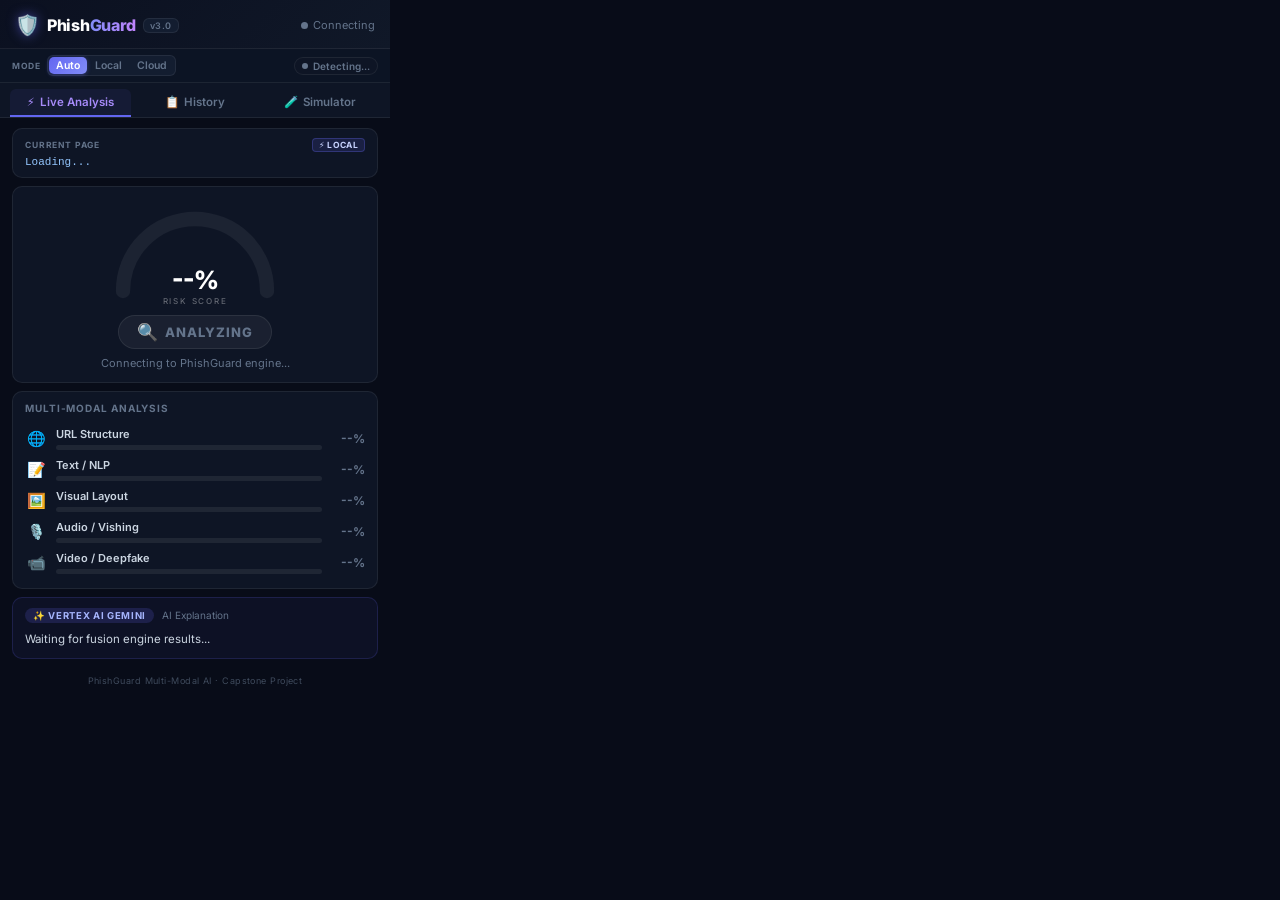
==== extension/popup.html @ 480aa75e "Initial commit: PhishGuard AI Dual-Mode Multi-Modal System" ====
<!DOCTYPE html>
<html lang="en">

<head>
  <meta charset="UTF-8">
  <meta name="viewport" content="width=device-width, initial-scale=1.0">
  <title>PhishGuard AI</title>
  <link rel="preconnect" href="https://fonts.googleapis.com">
  <link href="https://fonts.googleapis.com/css2?family=Inter:wght@400;500;600;700;800&display=swap" rel="stylesheet">
  <link rel="stylesheet" href="popup.css">
</head>

<body>
  <div class="app">

    <!-- ── HEADER ─────────────────────────────────── -->
    <header class="header">
      <div class="logo">
        <div class="logo-shield">🛡️</div>
        <div class="logo-text">Phish<span class="logo-accent">Guard</span></div>
        <div class="logo-version">v3.0</div>
      </div>
      <div class="server-status">
        <div class="status-dot" id="statusDot"></div>
        <span id="statusLabel">Connecting</span>
      </div>
    </header>

    <!-- ── DUAL-MODE SERVER BAR ────────────────────── -->
    <div class="backend-bar">
      <div class="backend-modes">
        <span class="backend-label">MODE</span>
        <div class="backend-pills">
          <button class="backend-pill active" id="modeBtnAuto" data-mode="auto" title="Auto: Local (Fast) with instant Cloud failover">Auto</button>
          <button class="backend-pill" id="modeBtnLocal" data-mode="local" title="Local: 127.0.0.1:5000 (Offline seminar demo)">Local</button>
          <button class="backend-pill" id="modeBtnCloud" data-mode="cloud" title="Cloud: Render AWS live deployment">Cloud</button>
        </div>
      </div>
      <div class="backend-badge" id="backendBadge" title="Active Backend Target">
        <span class="backend-dot" id="backendDot"></span>
        <span class="backend-text" id="backendText">Detecting...</span>
      </div>
    </div>

    <!-- ── TABS ───────────────────────────────────── -->
    <div class="tab-bar">
      <button class="tab-btn active" id="tabCurrent">
        <span>⚡</span> Live Analysis
      </button>
      <button class="tab-btn" id="tabHistory">
        <span>📋</span> History
      </button>
      <button class="tab-btn" id="tabSim">
        <span>🧪</span> Simulator
      </button>
    </div>

    <!-- ══════════════════════════════════════════════
       TAB 1: LIVE ANALYSIS
  ══════════════════════════════════════════════════ -->
    <div id="panelCurrent" class="panel active">

      <!-- URL Card -->
      <div class="url-card">
        <div class="url-card-header">
          <span class="url-card-label">CURRENT PAGE</span>
          <span class="url-backend-tag" id="activeBackendTag">⚡ Local</span>
        </div>
        <div class="url-card-value" id="targetUrl">Loading...</div>
      </div>

      <!-- Risk Gauge -->
      <div class="gauge-section">
        <div class="gauge-wrap">
          <svg viewBox="0 0 200 120" class="gauge-svg">
            <!-- Gradient defs -->
            <defs>
              <linearGradient id="gaugeGrad" x1="0%" y1="0%" x2="100%" y2="0%">
                <stop offset="0%" stop-color="#10B981" />
                <stop offset="50%" stop-color="#F59E0B" />
                <stop offset="100%" stop-color="#EF4444" />
              </linearGradient>
              <filter id="glow">
                <feGaussianBlur stdDeviation="3" result="coloredBlur" />
                <feMerge>
                  <feMergeNode in="coloredBlur" />
                  <feMergeNode in="SourceGraphic" />
                </feMerge>
              </filter>
            </defs>
            <!-- Track -->
            <path d="M 20 100 A 80 80 0 0 1 180 100" fill="none" stroke="rgba(255,255,255,0.06)" stroke-width="16"
              stroke-linecap="round" />
            <!-- Fill -->
            <path id="gaugeFill" d="M 20 100 A 80 80 0 0 1 180 100" fill="none" stroke="url(#gaugeGrad)"
              stroke-width="16" stroke-linecap="round" stroke-dasharray="251.3" stroke-dashoffset="251.3"
              filter="url(#glow)" style="transition: stroke-dashoffset 1.4s cubic-bezier(0.34,1.56,0.64,1)" />
            <!-- Score -->
            <text id="gaugeScore" x="100" y="98" text-anchor="middle" font-family="Inter,sans-serif" font-size="28"
              font-weight="800" fill="white">--%</text>
            <text x="100" y="114" text-anchor="middle" font-family="Inter,sans-serif" font-size="9" font-weight="500"
              fill="rgba(255,255,255,0.35)" letter-spacing="2">RISK SCORE</text>
          </svg>
        </div>

        <!-- Risk Level Badge -->
        <div class="risk-badge" id="riskBadge">
          <span class="risk-icon" id="riskIcon">🔍</span>
          <span class="risk-label" id="riskLabel">ANALYZING</span>
        </div>

        <!-- Action -->
        <div class="risk-action" id="riskAction">Connecting to PhishGuard engine...</div>
      </div>

      <!-- Model Info (ML vs Rule badge) -->
      <div class="model-info-row" id="modelInfoRow" style="display:none">
        <div class="model-badge" id="urlMethodBadge">URL: --</div>
        <div class="model-badge" id="textMethodBadge">Text: --</div>
        <div class="model-badge">Visual: Rule-based</div>
      </div>

      <!-- Modality Breakdown -->
      <div class="breakdown-card">
        <div class="card-title">Multi-Modal Analysis</div>

        <div class="modality-row">
          <div class="mod-icon">🌐</div>
          <div class="mod-body">
            <div class="mod-label">URL Structure</div>
            <div class="mod-bar-track">
              <div class="mod-bar" id="barUrl"></div>
            </div>
          </div>
          <div class="mod-pct" id="pctUrl">--%</div>
        </div>

        <div class="modality-row">
          <div class="mod-icon">📝</div>
          <div class="mod-body">
            <div class="mod-label">Text / NLP</div>
            <div class="mod-bar-track">
              <div class="mod-bar" id="barText"></div>
            </div>
          </div>
          <div class="mod-pct" id="pctText">--%</div>
        </div>

        <div class="modality-row">
          <div class="mod-icon">🖼️</div>
          <div class="mod-body">
            <div class="mod-label">Visual Layout</div>
            <div class="mod-bar-track">
              <div class="mod-bar" id="barImage"></div>
            </div>
          </div>
          <div class="mod-pct" id="pctImage">--%</div>
        </div>

        <div class="modality-row">
          <div class="mod-icon">🎙️</div>
          <div class="mod-body">
            <div class="mod-label">Audio / Vishing</div>
            <div class="mod-bar-track">
              <div class="mod-bar" id="barAudio"></div>
            </div>
          </div>
          <div class="mod-pct" id="pctAudio">--%</div>
        </div>

        <div class="modality-row">
          <div class="mod-icon">📹</div>
          <div class="mod-body">
            <div class="mod-label">Video / Deepfake</div>
            <div class="mod-bar-track">
              <div class="mod-bar" id="barVideo"></div>
            </div>
          </div>
          <div class="mod-pct" id="pctVideo">--%</div>
        </div>
      </div>

      <!-- Fusion Agreement -->
      <div class="fusion-row" id="fusionRow" style="display:none">
        <div class="fusion-label">Cross-Modal Correlation</div>
        <div class="fusion-value" id="fusionValue">--</div>
      </div>

      <!-- SHAP Visualization -->
      <div class="shap-card" id="shapCard" style="display:none">
        <div class="card-title">SHAP Feature Impact</div>
        <div class="shap-container" id="shapContainer"></div>
      </div>

      <!-- Red Flags -->
      <div class="flags-card" id="flagsCard" style="display:none">
        <div class="card-title">⚠️ Indicators Detected</div>
        <ul class="flags-list" id="flagsList"></ul>
      </div>

      <!-- Gemini -->
      <div class="gemini-card">
        <div class="gemini-header">
          <span class="gemini-chip">✨ Vertex AI Gemini</span>
          <span class="gemini-sub">AI Explanation</span>
        </div>
        <p class="gemini-text" id="geminiText">Waiting for fusion engine results...</p>
      </div>

    </div><!-- /panelCurrent -->

    <!-- ══════════════════════════════════════════════
       TAB 2: HISTORY
  ══════════════════════════════════════════════════ -->
    <div id="panelHistory" class="panel">
      <div class="history-header">
        <div class="card-title">Recent Analyses</div>
        <button class="clear-btn" id="clearBtn">Clear</button>
      </div>
      <div id="historyList" class="history-list">
        <div class="history-empty">No analyses yet. Browse some websites!</div>
      </div>
    </div>

    <!-- ══════════════════════════════════════════════
       TAB 3: SIMULATOR LAB
  ══════════════════════════════════════════════════ -->
    <div id="panelSim" class="panel">
      <div class="sim-header">
        <div class="card-title">🧪 Demo Sandbox</div>
        <p style="font-size: 11px; color: #94A3B8; margin-top: 5px;">Safely test PhishGuard models by pushing mock
          multi-modal signals directly to the Cloud API.</p>
      </div>

      <div class="sim-scenarios">
        <button class="sim-btn safe" id="btnSimSafe">
          <div class="sim-btn-icon">🟢</div>
          <div class="sim-btn-text">
            <div class="sim-btn-title">Safe Banking (ICICI.com)</div>
            <div class="sim-btn-desc">Legitimate URL, standard layout, no urgency.</div>
          </div>
        </button>

        <button class="sim-btn low" id="btnSimSpam">
          <div class="sim-btn-icon">🟡</div>
          <div class="sim-btn-text">
            <div class="sim-btn-title">General Spam Email Link</div>
            <div class="sim-btn-desc">Slightly suspicious keywords, unknown TLD.</div>
          </div>
        </button>

        <button class="sim-btn crit" id="btnSimCrit">
          <div class="sim-btn-icon">🔴</div>
          <div class="sim-btn-text">
            <div class="sim-btn-title">Critical Multi-Modal Attack</div>
            <div class="sim-btn-desc">Vishing script + forged PayPal domain + Deepfake.</div>
          </div>
        </button>
      </div>
    </div>

    <!-- ── FOOTER ─────────────────────────────────── -->
    <footer class="footer">
      PhishGuard Multi-Modal AI · Capstone Project
    </footer>

  </div><!-- /app -->
  <script src="popup.js"></script>
</body>

</html>
---- extension/popup.css ----
/* PhishGuard Extension — Premium Dark UI */
@import url('https://fonts.googleapis.com/css2?family=Inter:wght@400;500;600;700;800&display=swap');

/* ─── RESET & VARIABLES ─────────────────────────────── */
*, *::before, *::after { box-sizing: border-box; margin: 0; padding: 0; }

:root {
  --bg:        #080C18;
  --surface:   #0E1525;
  --surface2:  #131D30;
  --border:    rgba(255,255,255,0.07);
  --txt:       #EFF6FF;
  --sub:       #64748B;
  --accent:    #6366F1;
  --accent2:   #A78BFA;

  --safe:      #10B981;
  --safe-bg:   rgba(16,185,129,0.12);
  --low:       #06B6D4;
  --low-bg:    rgba(6,182,212,0.12);
  --med:       #F59E0B;
  --med-bg:    rgba(245,158,11,0.12);
  --high:      #F97316;
  --high-bg:   rgba(249,115,22,0.12);
  --crit:      #EF4444;
  --crit-bg:   rgba(239,68,68,0.14);

  --radius:    10px;
  --r-sm:      7px;
}

body {
  width: 390px;
  font-family: 'Inter', system-ui, sans-serif;
  background: var(--bg);
  color: var(--txt);
  font-size: 13px;
  -webkit-font-smoothing: antialiased;
}

/* ─── APP WRAPPER ───────────────────────────────────── */
.app {
  display: flex;
  flex-direction: column;
  gap: 0;
  padding-bottom: 8px;
}

/* ─── HEADER ────────────────────────────────────────── */
.header {
  display: flex;
  justify-content: space-between;
  align-items: center;
  padding: 13px 15px 11px;
  border-bottom: 1px solid var(--border);
  background: linear-gradient(135deg, #0B1020 0%, #101828 100%);
}

.logo {
  display: flex;
  align-items: center;
  gap: 7px;
}
.logo-shield { font-size: 20px; filter: drop-shadow(0 0 6px #6366f188); }
.logo-text {
  font-size: 16px;
  font-weight: 800;
  letter-spacing: -.3px;
  color: #fff;
}
.logo-accent {
  background: linear-gradient(90deg, #818CF8, #C084FC);
  -webkit-background-clip: text;
  -webkit-text-fill-color: transparent;
  background-clip: text;
}
.logo-version {
  font-size: 9px;
  font-weight: 600;
  color: var(--sub);
  background: var(--surface2);
  border: 1px solid var(--border);
  padding: 1px 6px;
  border-radius: 6px;
  letter-spacing: .05em;
}

.server-status {
  display: flex;
  align-items: center;
  gap: 5px;
  font-size: 11px;
  color: var(--sub);
}
.status-dot {
  width: 7px; height: 7px;
  border-radius: 50%;
  background: var(--sub);
  box-shadow: 0 0 0 0 var(--sub);
  transition: background .4s, box-shadow .4s;
}
.status-dot.online  { background: var(--safe);  box-shadow: 0 0 8px var(--safe); }
.status-dot.offline { background: var(--sub); }
.status-dot.busy    { background: var(--med);   box-shadow: 0 0 8px var(--med);
                      animation: pulse-dot 1.2s ease-in-out infinite; }

@keyframes pulse-dot {
  0%,100% { opacity: 1; }
  50%      { opacity: 0.45; }
}

/* ─── DUAL-MODE SERVER BAR ──────────────────────────── */
.backend-bar {
  display: flex;
  align-items: center;
  justify-content: space-between;
  padding: 6px 12px;
  background: rgba(15, 23, 42, 0.7);
  border-bottom: 1px solid var(--border);
  gap: 8px;
}
.backend-modes {
  display: flex;
  align-items: center;
  gap: 6px;
}
.backend-label {
  font-size: 8.5px;
  font-weight: 700;
  letter-spacing: .08em;
  color: var(--sub);
}
.backend-pills {
  display: flex;
  background: var(--surface2);
  border: 1px solid var(--border);
  border-radius: 6px;
  padding: 1px;
  gap: 1px;
}
.backend-pill {
  background: transparent;
  border: none;
  color: var(--sub);
  font-size: 10.5px;
  font-family: inherit;
  font-weight: 600;
  padding: 2px 7px;
  border-radius: 5px;
  cursor: pointer;
  transition: all .2s ease;
}
.backend-pill:hover {
  color: var(--txt);
}
.backend-pill.active {
  background: linear-gradient(135deg, #6366F1, #818CF8);
  color: #fff;
  box-shadow: 0 1px 4px rgba(99, 102, 241, 0.4);
}
.backend-badge {
  display: flex;
  align-items: center;
  gap: 5px;
  background: var(--surface);
  border: 1px solid var(--border);
  padding: 2px 7px;
  border-radius: 10px;
  font-size: 10px;
  font-weight: 600;
  color: var(--sub);
  max-width: 140px;
  overflow: hidden;
  text-overflow: ellipsis;
  white-space: nowrap;
}
.backend-dot {
  width: 6px;
  height: 6px;
  border-radius: 50%;
  background: var(--sub);
  flex-shrink: 0;
  transition: background .3s, box-shadow .3s;
}
.backend-dot.local   { background: var(--safe); box-shadow: 0 0 6px var(--safe); }
.backend-dot.cloud   { background: #38BDF8;    box-shadow: 0 0 6px #38BDF8; }
.backend-dot.offline { background: var(--crit); box-shadow: 0 0 6px var(--crit); }
.backend-dot.busy    { background: var(--med);  box-shadow: 0 0 6px var(--med); }

/* ─── TABS ──────────────────────────────────────────── */
.tab-bar {
  display: flex;
  background: var(--surface);
  border-bottom: 1px solid var(--border);
  padding: 6px 10px 0;
  gap: 4px;
}
.tab-btn {
  flex: 1;
  display: flex;
  align-items: center;
  justify-content: center;
  gap: 5px;
  padding: 6px 8px;
  background: none;
  border: none;
  border-bottom: 2px solid transparent;
  color: var(--sub);
  font-size: 11.5px;
  font-family: inherit;
  font-weight: 600;
  cursor: pointer;
  border-radius: 6px 6px 0 0;
  transition: color .2s, border-color .2s, background .2s;
}
.tab-btn:hover { color: var(--txt); background: rgba(255,255,255,0.04); }
.tab-btn.active {
  color: var(--accent2);
  border-bottom-color: var(--accent);
  background: rgba(99,102,241,0.08);
}

/* ─── PANELS ────────────────────────────────────────── */
.panel { display: none; flex-direction: column; gap: 8px; padding: 10px 12px; }
.panel.active { display: flex; }

/* ─── URL CARD ──────────────────────────────────────── */
.url-card {
  background: var(--surface);
  border: 1px solid var(--border);
  border-radius: var(--radius);
  padding: 9px 12px;
}
.url-card-header {
  display: flex;
  justify-content: space-between;
  align-items: center;
  margin-bottom: 4px;
}
.url-card-label {
  font-size: 8.5px;
  font-weight: 700;
  letter-spacing: .1em;
  color: var(--sub);
  text-transform: uppercase;
}
.url-backend-tag {
  font-size: 8.5px;
  font-weight: 700;
  padding: 1px 6px;
  border-radius: 4px;
  background: rgba(99,102,241,0.15);
  border: 1px solid rgba(99,102,241,0.3);
  color: #C7D2FE;
  letter-spacing: .04em;
  text-transform: uppercase;
}
.url-card-value {
  font-family: 'Courier New', monospace;
  font-size: 11px;
  color: #93C5FD;
  white-space: nowrap;
  overflow: hidden;
  text-overflow: ellipsis;
}

/* ─── GAUGE ─────────────────────────────────────────── */
.gauge-section {
  background: var(--surface);
  border: 1px solid var(--border);
  border-radius: var(--radius);
  padding: 14px 12px 10px;
  text-align: center;
}
.gauge-wrap { width: 180px; margin: 0 auto 6px; }
.gauge-svg  { width: 100%; height: auto; display: block; }

.risk-badge {
  display: inline-flex;
  align-items: center;
  gap: 7px;
  padding: 6px 18px;
  border-radius: 20px;
  background: rgba(255,255,255,0.05);
  border: 1px solid rgba(255,255,255,0.08);
  margin-bottom: 7px;
  transition: background .4s, border-color .4s;
}
.risk-icon  { font-size: 17px; }
.risk-label {
  font-size: 13px;
  font-weight: 800;
  letter-spacing: .08em;
  color: var(--sub);
  transition: color .4s;
}
.risk-action {
  font-size: 11px;
  color: var(--sub);
  line-height: 1.45;
  min-height: 15px;
  padding: 0 4px;
}

/* ─── MODEL INFO ROW ────────────────────────────────── */
.model-info-row {
  display: flex;
  gap: 5px;
  flex-wrap: wrap;
}
.model-badge {
  font-size: 9.5px;
  font-weight: 600;
  padding: 2px 8px;
  border-radius: 8px;
  background: rgba(99,102,241,0.12);
  border: 1px solid rgba(99,102,241,0.2);
  color: #818CF8;
  letter-spacing: .03em;
}

/* ─── BREAKDOWN CARD ────────────────────────────────── */
.breakdown-card,
.flags-card,
.gemini-card {
  background: var(--surface);
  border: 1px solid var(--border);
  border-radius: var(--radius);
  padding: 10px 12px;
}

.card-title {
  font-size: 10px;
  font-weight: 700;
  text-transform: uppercase;
  letter-spacing: .09em;
  color: var(--sub);
  margin-bottom: 9px;
}

.modality-row {
  display: flex;
  align-items: center;
  gap: 9px;
  padding: 4px 0;
}
.mod-icon { font-size: 15px; flex-shrink: 0; width: 22px; text-align: center; }
.mod-body { flex: 1; min-width: 0; }
.mod-label {
  font-size: 11px;
  font-weight: 600;
  margin-bottom: 4px;
  color: #CBD5E1;
}
.mod-bar-track {
  height: 5px;
  background: rgba(255,255,255,0.07);
  border-radius: 4px;
  overflow: hidden;
}
.mod-bar {
  height: 100%;
  width: 0%;
  border-radius: 4px;
  background: var(--safe);
  transition: width 1.1s cubic-bezier(0.34,1.2,0.64,1), background .4s;
}
.mod-pct {
  font-size: 12px;
  font-weight: 700;
  min-width: 34px;
  text-align: right;
  color: var(--sub);
  transition: color .4s;
}

/* ─── FUSION ROW ────────────────────────────────────── */
.fusion-row {
  display: flex;
  justify-content: space-between;
  align-items: center;
  background: rgba(99,102,241,0.07);
  border: 1px solid rgba(99,102,241,0.15);
  border-radius: var(--r-sm);
  padding: 7px 12px;
}
.fusion-label {
  font-size: 10px;
  color: var(--sub);
  letter-spacing: .03em;
}
.fusion-value {
  font-size: 12px;
  font-weight: 700;
  color: var(--accent2);
}

/* ─── FLAGS CARD ────────────────────────────────────── */
.flags-list {
  list-style: none;
  display: flex;
  flex-direction: column;
  gap: 5px;
}
.flags-list li {
  font-size: 11px;
  color: #FCA5A5;
  padding-left: 14px;
  position: relative;
  line-height: 1.4;
}
.flags-list li::before {
  content: '›';
  position: absolute;
  left: 0;
  color: var(--crit);
  font-weight: 700;
  font-size: 14px;
  line-height: 1;
}

/* ─── GEMINI CARD ───────────────────────────────────── */
.gemini-card {
  border-color: rgba(99,102,241,0.18);
  background: rgba(99,102,241,0.06);
}
.gemini-header {
  display: flex;
  align-items: center;
  gap: 8px;
  margin-bottom: 7px;
}
.gemini-chip {
  font-size: 9.5px;
  font-weight: 700;
  letter-spacing: .07em;
  text-transform: uppercase;
  color: #A5B4FC;
  background: rgba(99,102,241,0.18);
  padding: 2px 8px;
  border-radius: 8px;
}
.gemini-sub {
  font-size: 10px;
  color: var(--sub);
}
.gemini-text {
  font-size: 11.5px;
  color: #CBD5E1;
  line-height: 1.6;
}

/* ─── HISTORY PANEL ─────────────────────────────────── */
.history-header {
  display: flex;
  justify-content: space-between;
  align-items: center;
}
.clear-btn {
  font-size: 10px;
  font-family: inherit;
  font-weight: 600;
  color: var(--sub);
  background: var(--surface2);
  border: 1px solid var(--border);
  padding: 3px 10px;
  border-radius: 6px;
  cursor: pointer;
  transition: color .2s, border-color .2s;
}
.clear-btn:hover { color: var(--crit); border-color: var(--crit); }

.history-list { display: flex; flex-direction: column; gap: 6px; }
.history-empty {
  font-size: 11px;
  color: var(--sub);
  text-align: center;
  padding: 20px 0;
}

.history-item {
  background: var(--surface);
  border: 1px solid var(--border);
  border-radius: var(--r-sm);
  padding: 8px 11px;
  display: flex;
  align-items: center;
  gap: 9px;
  cursor: default;
  transition: border-color .2s;
}
.history-item:hover { border-color: rgba(255,255,255,0.14); }

.hist-dot {
  width: 8px; height: 8px;
  border-radius: 50%;
  flex-shrink: 0;
}
.hist-body { flex: 1; min-width: 0; }
.hist-url {
  font-size: 11px;
  color: #93C5FD;
  white-space: nowrap;
  overflow: hidden;
  text-overflow: ellipsis;
  font-family: monospace;
}
.hist-time { font-size: 9.5px; color: var(--sub); margin-top: 2px; }
.hist-score {
  font-size: 12px;
  font-weight: 700;
  flex-shrink: 0;
}

/* ─── FOOTER ────────────────────────────────────────── */
.footer {
  text-align: center;
  font-size: 9px;
  color: rgba(100,116,139,0.6);
  padding: 6px 0 2px;
  letter-spacing: .05em;
}

/* ─── LOADING SKELETON ──────────────────────────────── */
.skeleton {
  background: linear-gradient(90deg, var(--surface) 25%, var(--surface2) 50%, var(--surface) 75%);
  background-size: 200% 100%;
  animation: shimmer 1.5s infinite;
  border-radius: 6px;
}
@keyframes shimmer {
  0%   { background-position:  200% 0; }
  100% { background-position: -200% 0; }
}

/* ─── SCROLLBAR ─────────────────────────────────────── */
::-webkit-scrollbar { width: 4px; }
::-webkit-scrollbar-track { background: transparent; }
::-webkit-scrollbar-thumb { background: var(--surface2); border-radius: 4px; }
::-webkit-scrollbar-thumb:hover { background: #334155; }

/* --- SHAP CARD --------------------------------------- */
.shap-card {
  background: var(--surface);
  border: 1px solid var(--border);
  border-radius: var(--radius);
  padding: 10px 12px 14px;
}
.shap-container {
  display: flex;
  flex-direction: column;
  gap: 8px;
  position: relative;
  padding-top: 4px;
}
.shap-container::before {
  content: "";
  position: absolute;
  top: 0; bottom: 0; left: 50%;
  width: 1px;
  background: rgba(255,255,255,0.1);
  z-index: 0;
}
.shap-row {
  display: flex;
  position: relative;
  height: 14px;
  align-items: center;
  z-index: 1;
}
.shap-label {
  position: absolute;
  font-size: 9px;
  font-weight: 600;
  color: #94A3B8;
  white-space: nowrap;
  top: -12px;
  max-width: 110px;
  overflow: hidden;
  text-overflow: ellipsis;
}
.shap-label.left { right: 54%; text-align: right; }
.shap-label.right { left: 54%; text-align: left; }
.shap-bar {
  height: 6px;
  position: absolute;
  border-radius: 3px;
  transition: width 0.8s ease-out;
}
.shap-bar.positive {
  background: var(--crit);
  left: 50%;
  box-shadow: 0 0 6px rgba(239,68,68,0.4);
}
.shap-bar.negative {
  background: var(--safe);
  right: 50%;
  box-shadow: 0 0 6px rgba(16,185,129,0.4);
}


/* --- SIMULATOR LAB ----------------------------------- */
.sim-header { margin-bottom: 12px; }
.sim-scenarios { display: flex; flex-direction: column; gap: 8px; }
.sim-btn {
  display: flex;
  align-items: center;
  background: var(--surface);
  border: 1px solid var(--border);
  border-radius: var(--radius);
  padding: 10px 12px;
  cursor: pointer;
  text-align: left;
  transition: transform 0.1s, border-color 0.2s;
}
.sim-btn:hover { border-color: rgba(255,255,255,0.2); transform: translateY(-1px); }
.sim-btn:active { transform: translateY(1px); }
.sim-btn-icon { font-size: 20px; margin-right: 12px; }
.sim-btn-title { color: var(--text); font-weight: 600; font-size: 13px; }
.sim-btn-desc { color: #94A3B8; font-size: 10px; margin-top: 2px; }
.sim-btn.safe:hover { border-color: var(--safe); box-shadow: 0 0 8px rgba(16,185,129,0.2); }
.sim-btn.low:hover { border-color: var(--medium); box-shadow: 0 0 8px rgba(245,158,11,0.2); }
.sim-btn.crit:hover { border-color: var(--crit); box-shadow: 0 0 8px rgba(239,68,68,0.2); }
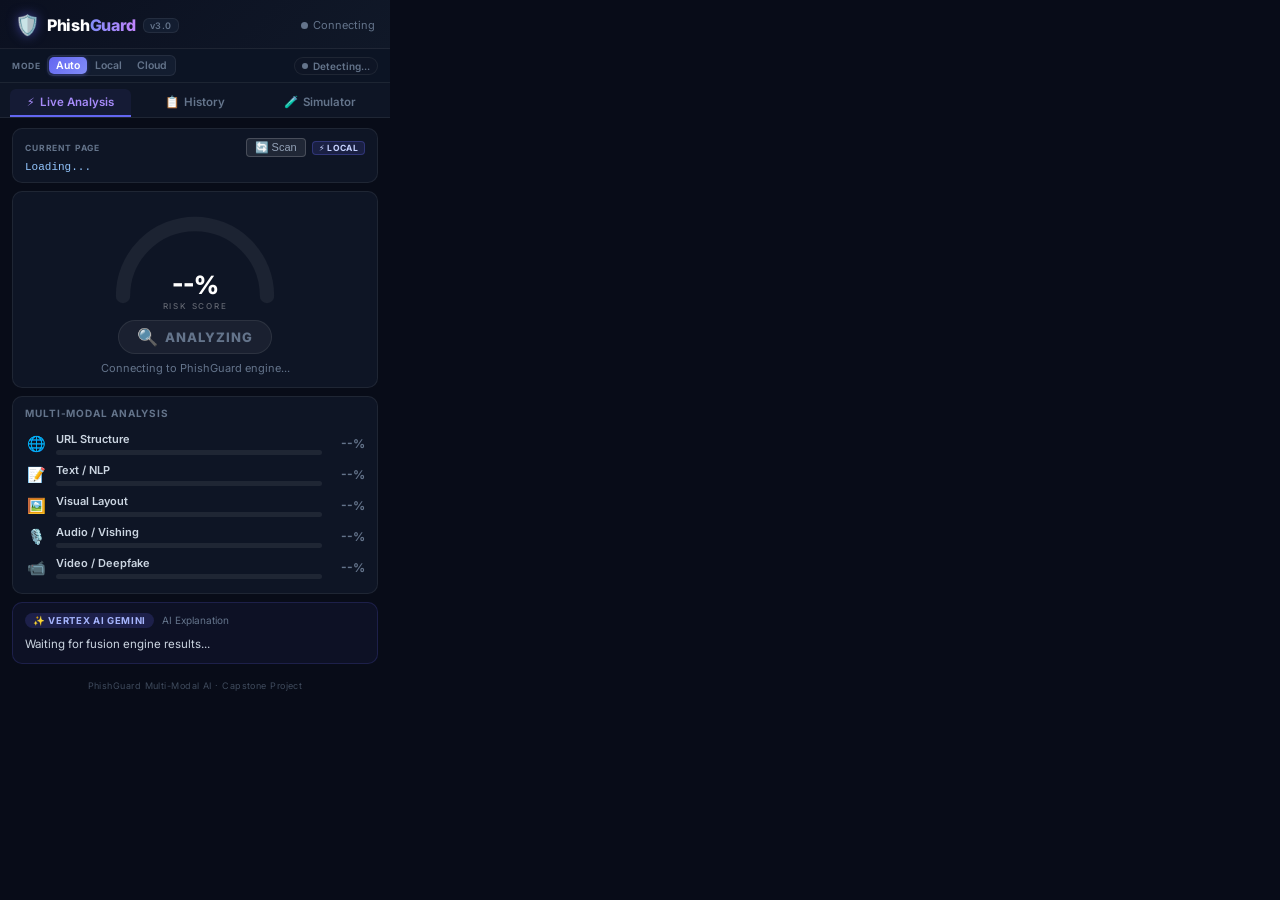
==== commit f514cd8f: "Fix demo pages detection: auto-scan active tab, file URL permission handling, and storage update lis" ====
--- a/extension/popup.html
+++ b/extension/popup.html
@@ -64,7 +64,10 @@
       <div class="url-card">
         <div class="url-card-header">
           <span class="url-card-label">CURRENT PAGE</span>
-          <span class="url-backend-tag" id="activeBackendTag">⚡ Local</span>
+          <div style="display:flex;gap:6px;align-items:center;">
+            <button id="btnRescan" style="background:rgba(255,255,255,0.08);border:1px solid rgba(255,255,255,0.18);color:#94a3b8;border-radius:4px;padding:2px 8px;font-size:11px;cursor:pointer;" title="Re-scan current tab">🔄 Scan</button>
+            <span class="url-backend-tag" id="activeBackendTag">⚡ Local</span>
+          </div>
         </div>
         <div class="url-card-value" id="targetUrl">Loading...</div>
       </div>
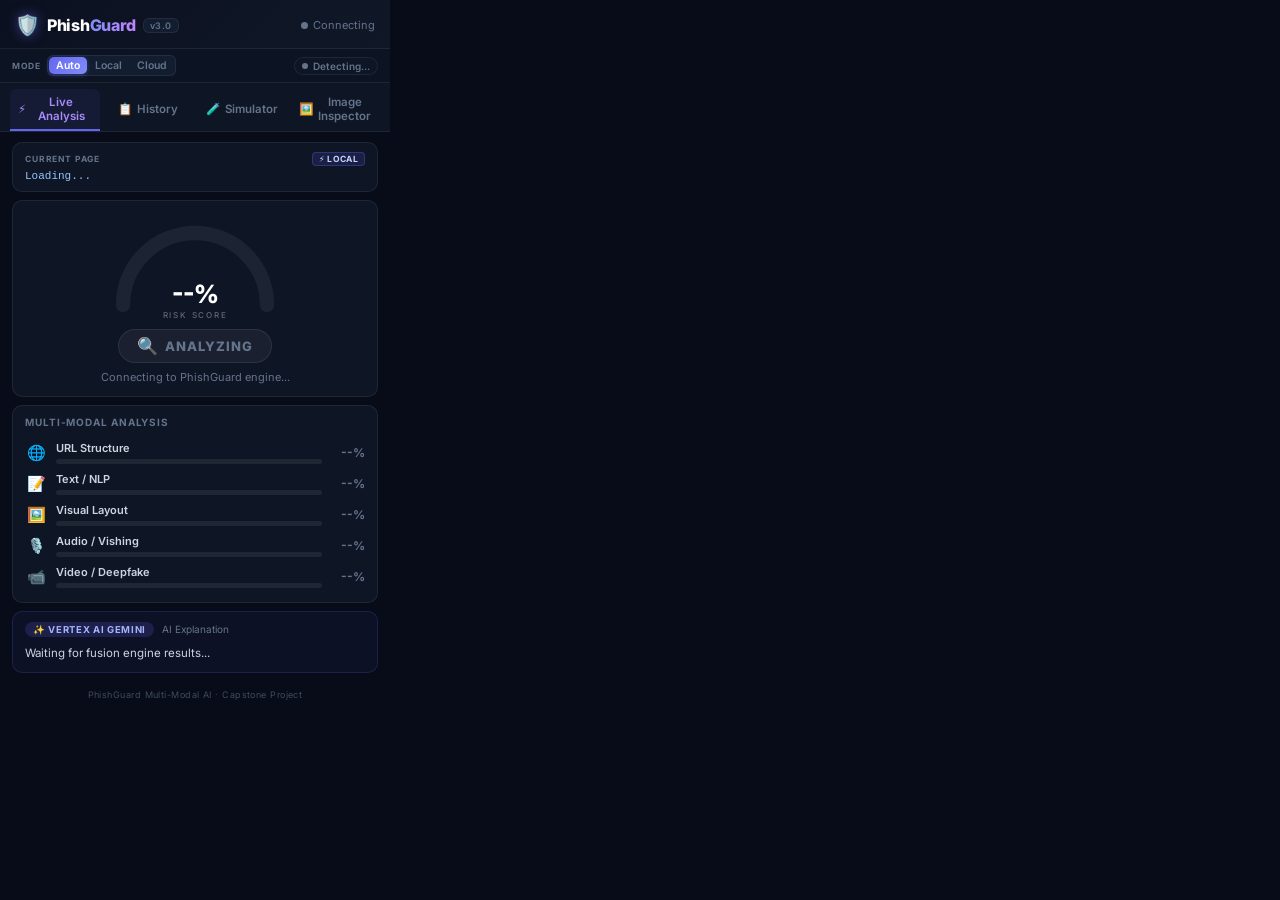
==== commit 810c395e: "feat: Add dual CIFAKE & CASIA image forensics engine, CLI, and extension support" ====
--- a/extension/popup.html
+++ b/extension/popup.html
@@ -53,6 +53,9 @@
       <button class="tab-btn" id="tabSim">
         <span>🧪</span> Simulator
       </button>
+      <button class="tab-btn" id="tabImage">
+        <span>🖼️</span> Image Inspector
+      </button>
     </div>
 
     <!-- ══════════════════════════════════════════════
@@ -64,10 +67,7 @@
       <div class="url-card">
         <div class="url-card-header">
           <span class="url-card-label">CURRENT PAGE</span>
-          <div style="display:flex;gap:6px;align-items:center;">
-            <button id="btnRescan" style="background:rgba(255,255,255,0.08);border:1px solid rgba(255,255,255,0.18);color:#94a3b8;border-radius:4px;padding:2px 8px;font-size:11px;cursor:pointer;" title="Re-scan current tab">🔄 Scan</button>
-            <span class="url-backend-tag" id="activeBackendTag">⚡ Local</span>
-          </div>
+          <span class="url-backend-tag" id="activeBackendTag">⚡ Local</span>
         </div>
         <div class="url-card-value" id="targetUrl">Loading...</div>
       </div>
@@ -262,6 +262,91 @@
       </div>
     </div>
 
+    <!-- ══════════════════════════════════════════════
+       TAB 4: IMAGE FORENSICS INSPECTOR
+  ══════════════════════════════════════════════════ -->
+    <div id="panelImage" class="panel">
+      <div class="sim-header">
+        <div class="card-title">🖼️ Standalone Image Forensics</div>
+        <p style="font-size: 11px; color: #94A3B8; margin-top: 5px;">
+          Detect AI generation (CIFAKE) & localized tampering / background inpainting (CASIA 2.0).
+        </p>
+      </div>
+
+      <!-- Drag & Drop Zone -->
+      <div class="image-dropzone" id="imageDropzone">
+        <div class="dropzone-icon">📁</div>
+        <div class="dropzone-title">Drop image file here</div>
+        <div class="dropzone-subtitle">or click to browse · paste with <kbd>Ctrl+V</kbd></div>
+        <input type="file" id="imageFileInput" accept="image/png,image/jpeg,image/webp" style="display:none">
+      </div>
+
+      <!-- Preview & Status -->
+      <div class="image-preview-card" id="imagePreviewCard" style="display:none">
+        <div class="image-preview-header">
+          <span class="preview-filename" id="previewFilename">image.png</span>
+          <span class="preview-dim" id="previewDimensions">--x--</span>
+        </div>
+        <div class="image-preview-body">
+          <img id="imagePreviewImg" class="preview-thumbnail" alt="Uploaded Preview">
+          <div class="image-analyzing-spinner" id="imageSpinner" style="display:none">
+            <div class="spinner-ring"></div>
+            <span>Running Forensic ELA & 2D-FFT Analysis...</span>
+          </div>
+        </div>
+      </div>
+
+      <!-- Forensic Results Card -->
+      <div class="image-result-card" id="imageResultCard" style="display:none">
+        <div class="image-result-header">
+          <div class="result-badge" id="imageResultBadge">
+            <span id="imageVerdictIcon">⚠️</span>
+            <span id="imageVerdictText">TAMPERED / AI</span>
+          </div>
+          <div class="result-risk-score" id="imageRiskScore">82% RISK</div>
+        </div>
+
+        <div class="image-classification-sub" id="imageClassification">
+          Likely Tampered / AI Modified
+        </div>
+
+        <!-- Metrics Grid -->
+        <div class="forensics-metrics-grid">
+          <div class="metric-pill">
+            <span class="metric-label">ELA Disparity</span>
+            <span class="metric-val" id="metricEla">--x</span>
+          </div>
+          <div class="metric-pill">
+            <span class="metric-label">2D-FFT Lattice</span>
+            <span class="metric-val" id="metricFft">--</span>
+          </div>
+          <div class="metric-pill">
+            <span class="metric-label">Edge Gradient</span>
+            <span class="metric-val" id="metricEdge">--x</span>
+          </div>
+          <div class="metric-pill">
+            <span class="metric-label">PRNU Noise</span>
+            <span class="metric-val" id="metricNoise">--x</span>
+          </div>
+        </div>
+
+        <!-- Indicators Checklist -->
+        <div class="image-indicators-list" id="imageIndicatorsList">
+        </div>
+
+        <!-- Heatmap Action -->
+        <div class="heatmap-section">
+          <button class="heatmap-btn" id="btnToggleHeatmap">
+            <span>🔥</span> View ELA Tampering Heatmap
+          </button>
+          <div class="heatmap-container" id="heatmapContainer" style="display:none">
+            <img id="heatmapImg" class="heatmap-display" alt="ELA Heatmap">
+            <div class="heatmap-caption">Glowing pixels indicate disparate compression error (edited regions)</div>
+          </div>
+        </div>
+      </div>
+    </div>
+
     <!-- ── FOOTER ─────────────────────────────────── -->
     <footer class="footer">
       PhishGuard Multi-Modal AI · Capstone Project
--- a/extension/popup.css
+++ b/extension/popup.css
@@ -622,4 +622,193 @@
 .sim-btn.low:hover { border-color: var(--medium); box-shadow: 0 0 8px rgba(245,158,11,0.2); }
 .sim-btn.crit:hover { border-color: var(--crit); box-shadow: 0 0 8px rgba(239,68,68,0.2); }
 
-
+/* ─── IMAGE FORENSICS PANEL ────────────────────────── */
+.image-dropzone {
+  border: 2px dashed rgba(255, 255, 255, 0.18);
+  border-radius: var(--radius);
+  background: rgba(255, 255, 255, 0.02);
+  padding: 24px 16px;
+  text-align: center;
+  cursor: pointer;
+  transition: all 0.2s ease;
+  margin-bottom: 12px;
+}
+.image-dropzone:hover, .image-dropzone.dragover {
+  border-color: #38BDF8;
+  background: rgba(56, 189, 248, 0.08);
+  box-shadow: 0 0 14px rgba(56, 189, 248, 0.2);
+}
+.dropzone-icon { font-size: 28px; margin-bottom: 6px; }
+.dropzone-title { font-size: 13px; font-weight: 600; color: var(--text); }
+.dropzone-subtitle { font-size: 11px; color: var(--sub); margin-top: 3px; }
+.dropzone-subtitle kbd {
+  background: rgba(255, 255, 255, 0.1);
+  padding: 1px 5px;
+  border-radius: 4px;
+  font-size: 10px;
+}
+
+.image-preview-card {
+  background: var(--surface);
+  border: 1px solid var(--border);
+  border-radius: var(--radius);
+  padding: 10px;
+  margin-bottom: 12px;
+}
+.image-preview-header {
+  display: flex;
+  justify-content: space-between;
+  font-size: 11px;
+  color: var(--sub);
+  margin-bottom: 8px;
+}
+.preview-filename { font-weight: 600; color: var(--text); max-width: 220px; overflow: hidden; text-overflow: ellipsis; white-space: nowrap; }
+.image-preview-body {
+  position: relative;
+  text-align: center;
+}
+.preview-thumbnail {
+  max-width: 100%;
+  max-height: 140px;
+  border-radius: var(--r-sm);
+  border: 1px solid rgba(255, 255, 255, 0.1);
+  object-fit: contain;
+}
+.image-analyzing-spinner {
+  padding: 12px;
+  display: flex;
+  flex-direction: column;
+  align-items: center;
+  gap: 8px;
+  font-size: 11px;
+  color: #38BDF8;
+}
+.spinner-ring {
+  width: 24px;
+  height: 24px;
+  border: 3px solid rgba(56, 189, 248, 0.2);
+  border-top-color: #38BDF8;
+  border-radius: 50%;
+  animation: spin 0.8s linear infinite;
+}
+@keyframes spin {
+  to { transform: rotate(360deg); }
+}
+
+.image-result-card {
+  background: var(--surface);
+  border: 1px solid var(--border);
+  border-radius: var(--radius);
+  padding: 12px;
+}
+.image-result-header {
+  display: flex;
+  justify-content: space-between;
+  align-items: center;
+  margin-bottom: 6px;
+}
+.result-badge {
+  display: inline-flex;
+  align-items: center;
+  gap: 6px;
+  padding: 4px 10px;
+  border-radius: 6px;
+  font-size: 11px;
+  font-weight: 700;
+  letter-spacing: 0.5px;
+}
+.result-risk-score {
+  font-size: 14px;
+  font-weight: 800;
+}
+.image-classification-sub {
+  font-size: 11px;
+  color: var(--sub);
+  margin-bottom: 12px;
+}
+
+.forensics-metrics-grid {
+  display: grid;
+  grid-template-columns: repeat(2, 1fr);
+  gap: 6px;
+  margin-bottom: 12px;
+}
+.metric-pill {
+  background: rgba(255, 255, 255, 0.03);
+  border: 1px solid rgba(255, 255, 255, 0.06);
+  border-radius: 6px;
+  padding: 6px 8px;
+  display: flex;
+  justify-content: space-between;
+  align-items: center;
+}
+.metric-label { font-size: 10px; color: var(--sub); }
+.metric-val { font-size: 11px; font-weight: 700; color: var(--text); }
+
+.image-indicators-list {
+  display: flex;
+  flex-direction: column;
+  gap: 6px;
+  margin-bottom: 12px;
+}
+.image-indicator-item {
+  font-size: 11px;
+  line-height: 1.4;
+  padding: 6px 8px;
+  border-radius: 6px;
+  display: flex;
+  gap: 6px;
+}
+.image-indicator-item.tampered {
+  background: rgba(239, 68, 68, 0.1);
+  border: 1px solid rgba(239, 68, 68, 0.2);
+  color: #FCA5A5;
+}
+.image-indicator-item.authentic {
+  background: rgba(16, 185, 129, 0.1);
+  border: 1px solid rgba(16, 185, 129, 0.2);
+  color: #6EE7B7;
+}
+
+.heatmap-section {
+  border-top: 1px solid var(--border);
+  padding-top: 10px;
+}
+.heatmap-btn {
+  width: 100%;
+  padding: 8px 12px;
+  background: var(--surface2);
+  border: 1px solid var(--border);
+  border-radius: 6px;
+  color: var(--text);
+  font-size: 11px;
+  font-weight: 600;
+  cursor: pointer;
+  display: flex;
+  align-items: center;
+  justify-content: center;
+  gap: 6px;
+  transition: all 0.2s;
+}
+.heatmap-btn:hover {
+  background: rgba(255, 255, 255, 0.08);
+  border-color: rgba(255, 255, 255, 0.2);
+}
+.heatmap-container {
+  margin-top: 10px;
+  text-align: center;
+}
+.heatmap-display {
+  max-width: 100%;
+  max-height: 180px;
+  border-radius: 6px;
+  border: 1px solid rgba(255, 255, 255, 0.15);
+}
+.heatmap-caption {
+  font-size: 9px;
+  color: var(--sub);
+  margin-top: 4px;
+}
+
+
+
